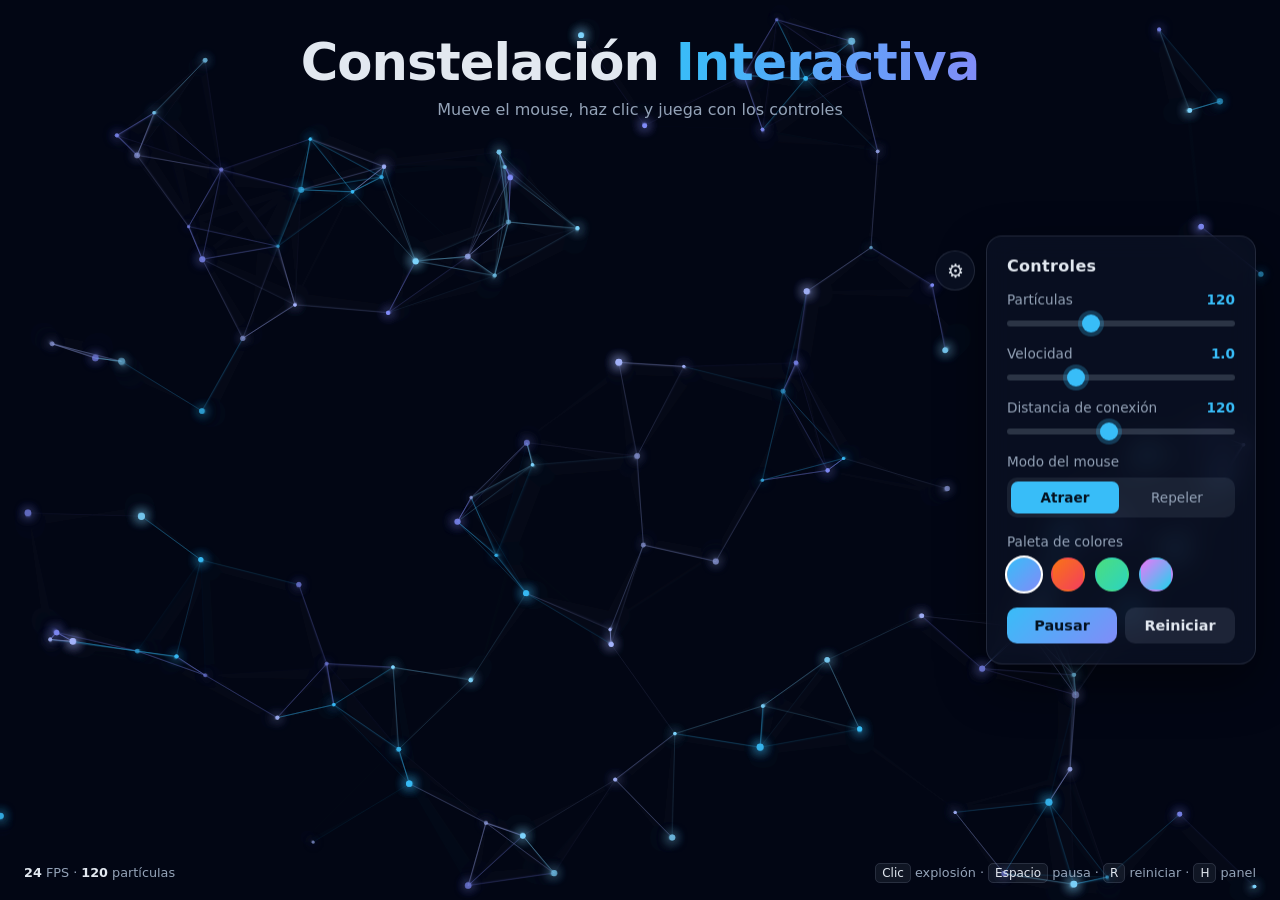
==== index.html @ 78a9a890 "Primer commit: página web interactiva" ====
<!DOCTYPE html>
<html lang="es">
<head>
  <meta charset="UTF-8">
  <meta name="viewport" content="width=device-width, initial-scale=1.0">
  <meta name="description" content="Página web interactiva: una constelación de partículas que reacciona al mouse.">
  <title>Constelación Interactiva</title>
  <link rel="stylesheet" href="css/estilos.css">
</head>
<body>

  <!-- Lienzo donde se dibujan las partículas -->
  <canvas id="lienzo"></canvas>

  <!-- Título -->
  <header class="titulo">
    <h1>Constelación <span>Interactiva</span></h1>
    <p>Mueve el mouse, haz clic y juega con los controles</p>
  </header>

  <!-- Panel de controles -->
  <aside class="panel" id="panel">
    <button class="panel-toggle" id="panelToggle" aria-label="Mostrar u ocultar controles" title="Mostrar/ocultar (H)">⚙</button>

    <div class="panel-contenido">
      <h2>Controles</h2>

      <label class="control">
        <span>Partículas <output id="valorCantidad">120</output></span>
        <input type="range" id="cantidad" min="20" max="300" value="120">
      </label>

      <label class="control">
        <span>Velocidad <output id="valorVelocidad">1.0</output></span>
        <input type="range" id="velocidad" min="0.2" max="3" step="0.1" value="1">
      </label>

      <label class="control">
        <span>Distancia de conexión <output id="valorDistancia">120</output></span>
        <input type="range" id="distancia" min="40" max="220" value="120">
      </label>

      <div class="grupo">
        <span class="grupo-titulo">Modo del mouse</span>
        <div class="botones-modo">
          <button class="boton-modo activo" data-modo="atraer">Atraer</button>
          <button class="boton-modo" data-modo="repeler">Repeler</button>
        </div>
      </div>

      <div class="grupo">
        <span class="grupo-titulo">Paleta de colores</span>
        <div class="paletas">
          <button class="paleta activo" data-paleta="oceano" title="Océano" style="--c1:#38bdf8; --c2:#818cf8;"></button>
          <button class="paleta" data-paleta="atardecer" title="Atardecer" style="--c1:#f97316; --c2:#f43f5e;"></button>
          <button class="paleta" data-paleta="bosque" title="Bosque" style="--c1:#4ade80; --c2:#2dd4bf;"></button>
          <button class="paleta" data-paleta="neon" title="Neón" style="--c1:#e879f9; --c2:#22d3ee;"></button>
        </div>
      </div>

      <div class="acciones">
        <button class="boton" id="pausar">Pausar</button>
        <button class="boton secundario" id="reiniciar">Reiniciar</button>
      </div>
    </div>
  </aside>

  <!-- Contador inferior -->
  <div class="contador">
    <span id="fps">60</span> FPS · <span id="total">120</span> partículas
  </div>

  <!-- Atajos de teclado -->
  <div class="ayuda">
    <kbd>Clic</kbd> explosión · <kbd>Espacio</kbd> pausa · <kbd>R</kbd> reiniciar · <kbd>H</kbd> panel
  </div>

  <script src="js/script.js"></script>
</body>
</html>
---- css/estilos.css ----
/* =========================================
   Constelación Interactiva - estilos.css
   ========================================= */

:root {
  --fondo: #060918;
  --texto: #e2e8f0;
  --texto-suave: #94a3b8;
  --acento: #38bdf8;
  --acento-2: #818cf8;
  --vidrio: rgba(15, 23, 42, 0.55);
  --borde: rgba(148, 163, 184, 0.18);
  --radio: 16px;
}

* {
  margin: 0;
  padding: 0;
  box-sizing: border-box;
}

html,
body {
  height: 100%;
  overflow: hidden;
}

body {
  background: var(--fondo);
  color: var(--texto);
  font-family: system-ui, -apple-system, "Segoe UI", Roboto, sans-serif;
  -webkit-font-smoothing: antialiased;
}

/* ---------- Lienzo ---------- */
#lienzo {
  position: fixed;
  inset: 0;
  display: block;
  cursor: crosshair;
}

/* ---------- Título ---------- */
.titulo {
  position: fixed;
  top: 32px;
  left: 50%;
  transform: translateX(-50%);
  text-align: center;
  pointer-events: none; /* deja pasar el mouse al lienzo */
  animation: aparecer 1.2s ease-out both;
  width: max-content;
  max-width: calc(100% - 32px);
}

.titulo h1 {
  font-size: clamp(1.8rem, 5vw, 3.2rem);
  font-weight: 800;
  letter-spacing: -0.02em;
}

.titulo h1 span {
  background: linear-gradient(90deg, var(--acento), var(--acento-2), var(--acento));
  background-size: 200% auto;
  -webkit-background-clip: text;
  background-clip: text;
  color: transparent;
  animation: brillo 4s linear infinite;
}

.titulo p {
  margin-top: 8px;
  color: var(--texto-suave);
  font-size: clamp(0.85rem, 2vw, 1rem);
}

/* ---------- Panel de controles ---------- */
.panel {
  position: fixed;
  top: 50%;
  right: 24px;
  transform: translateY(-50%);
  width: 270px;
  background: var(--vidrio);
  backdrop-filter: blur(14px);
  -webkit-backdrop-filter: blur(14px);
  border: 1px solid var(--borde);
  border-radius: var(--radio);
  padding: 20px;
  box-shadow: 0 20px 50px rgba(0, 0, 0, 0.45);
  transition: transform 0.45s cubic-bezier(0.22, 1, 0.36, 1), opacity 0.3s;
  animation: entrarPanel 0.9s 0.3s cubic-bezier(0.22, 1, 0.36, 1) both;
}

.panel.oculto {
  transform: translate(calc(100% + 24px), -50%);
}

.panel-toggle {
  position: absolute;
  top: 14px;
  left: -52px;
  width: 40px;
  height: 40px;
  border-radius: 50%;
  border: 1px solid var(--borde);
  background: var(--vidrio);
  backdrop-filter: blur(14px);
  -webkit-backdrop-filter: blur(14px);
  color: var(--texto);
  font-size: 1.2rem;
  cursor: pointer;
  transition: transform 0.4s;
}

.panel-toggle:hover {
  transform: rotate(90deg);
}

.panel h2 {
  font-size: 1rem;
  font-weight: 700;
  margin-bottom: 16px;
  letter-spacing: 0.02em;
}

.control {
  display: block;
  margin-bottom: 16px;
  font-size: 0.85rem;
  color: var(--texto-suave);
}

.control span {
  display: flex;
  justify-content: space-between;
  margin-bottom: 6px;
}

.control output {
  color: var(--acento);
  font-weight: 700;
  font-variant-numeric: tabular-nums;
}

/* Sliders personalizados */
input[type="range"] {
  -webkit-appearance: none;
  appearance: none;
  width: 100%;
  height: 6px;
  border-radius: 99px;
  background: rgba(148, 163, 184, 0.25);
  outline: none;
  cursor: pointer;
}

input[type="range"]::-webkit-slider-thumb {
  -webkit-appearance: none;
  width: 18px;
  height: 18px;
  border-radius: 50%;
  background: var(--acento);
  box-shadow: 0 0 0 4px rgba(56, 189, 248, 0.25);
  transition: transform 0.15s;
}

input[type="range"]::-webkit-slider-thumb:hover {
  transform: scale(1.2);
}

input[type="range"]::-moz-range-thumb {
  width: 18px;
  height: 18px;
  border: none;
  border-radius: 50%;
  background: var(--acento);
  box-shadow: 0 0 0 4px rgba(56, 189, 248, 0.25);
}

.grupo {
  margin-bottom: 16px;
}

.grupo-titulo {
  display: block;
  font-size: 0.85rem;
  color: var(--texto-suave);
  margin-bottom: 8px;
}

/* Botones de modo (atraer / repeler) */
.botones-modo {
  display: grid;
  grid-template-columns: 1fr 1fr;
  gap: 4px;
  padding: 4px;
  background: rgba(148, 163, 184, 0.12);
  border-radius: 10px;
}

.boton-modo {
  padding: 8px;
  border: none;
  border-radius: 7px;
  background: transparent;
  color: var(--texto-suave);
  font: inherit;
  font-size: 0.85rem;
  cursor: pointer;
  transition: background 0.25s, color 0.25s;
}

.boton-modo.activo {
  background: var(--acento);
  color: #04111f;
  font-weight: 700;
}

/* Paletas */
.paletas {
  display: flex;
  gap: 10px;
}

.paleta {
  width: 34px;
  height: 34px;
  border-radius: 50%;
  border: 2px solid transparent;
  background: linear-gradient(135deg, var(--c1), var(--c2));
  cursor: pointer;
  transition: transform 0.2s, border-color 0.2s;
}

.paleta:hover {
  transform: scale(1.12);
}

.paleta.activo {
  border-color: #fff;
  transform: scale(1.12);
}

/* Botones de acción */
.acciones {
  display: grid;
  grid-template-columns: 1fr 1fr;
  gap: 8px;
  margin-top: 4px;
}

.boton {
  padding: 10px;
  border: none;
  border-radius: 10px;
  background: linear-gradient(135deg, var(--acento), var(--acento-2));
  color: #04111f;
  font: inherit;
  font-size: 0.9rem;
  font-weight: 700;
  cursor: pointer;
  transition: transform 0.15s, filter 0.2s;
}

.boton:hover {
  filter: brightness(1.1);
}

.boton:active {
  transform: scale(0.96);
}

.boton.secundario {
  background: rgba(148, 163, 184, 0.15);
  color: var(--texto);
}

/* ---------- Contador y ayuda ---------- */
.contador,
.ayuda {
  position: fixed;
  bottom: 20px;
  font-size: 0.8rem;
  color: var(--texto-suave);
  pointer-events: none;
}

.contador {
  left: 24px;
  font-variant-numeric: tabular-nums;
}

.contador span {
  color: var(--texto);
  font-weight: 700;
}

.ayuda {
  right: 24px;
}

kbd {
  padding: 2px 6px;
  border: 1px solid var(--borde);
  border-radius: 5px;
  background: rgba(148, 163, 184, 0.1);
  font-family: inherit;
  font-size: 0.75rem;
  color: var(--texto);
}

/* ---------- Animaciones ---------- */
@keyframes aparecer {
  from {
    opacity: 0;
    transform: translate(-50%, -20px);
  }
  to {
    opacity: 1;
    transform: translate(-50%, 0);
  }
}

@keyframes entrarPanel {
  from {
    opacity: 0;
    transform: translate(40px, -50%);
  }
  to {
    opacity: 1;
    transform: translate(0, -50%);
  }
}

@keyframes brillo {
  to {
    background-position: 200% center;
  }
}

/* ---------- Responsive (celular) ---------- */
@media (max-width: 700px) {
  .panel {
    top: auto;
    bottom: 56px;
    right: 16px;
    left: 16px;
    width: auto;
    transform: none;
    animation: none;
  }

  .panel.oculto {
    transform: translateY(calc(100% + 70px));
  }

  .panel-toggle {
    top: -52px;
    left: auto;
    right: 0;
  }

  .ayuda {
    display: none;
  }

  .contador {
    left: 16px;
  }
}
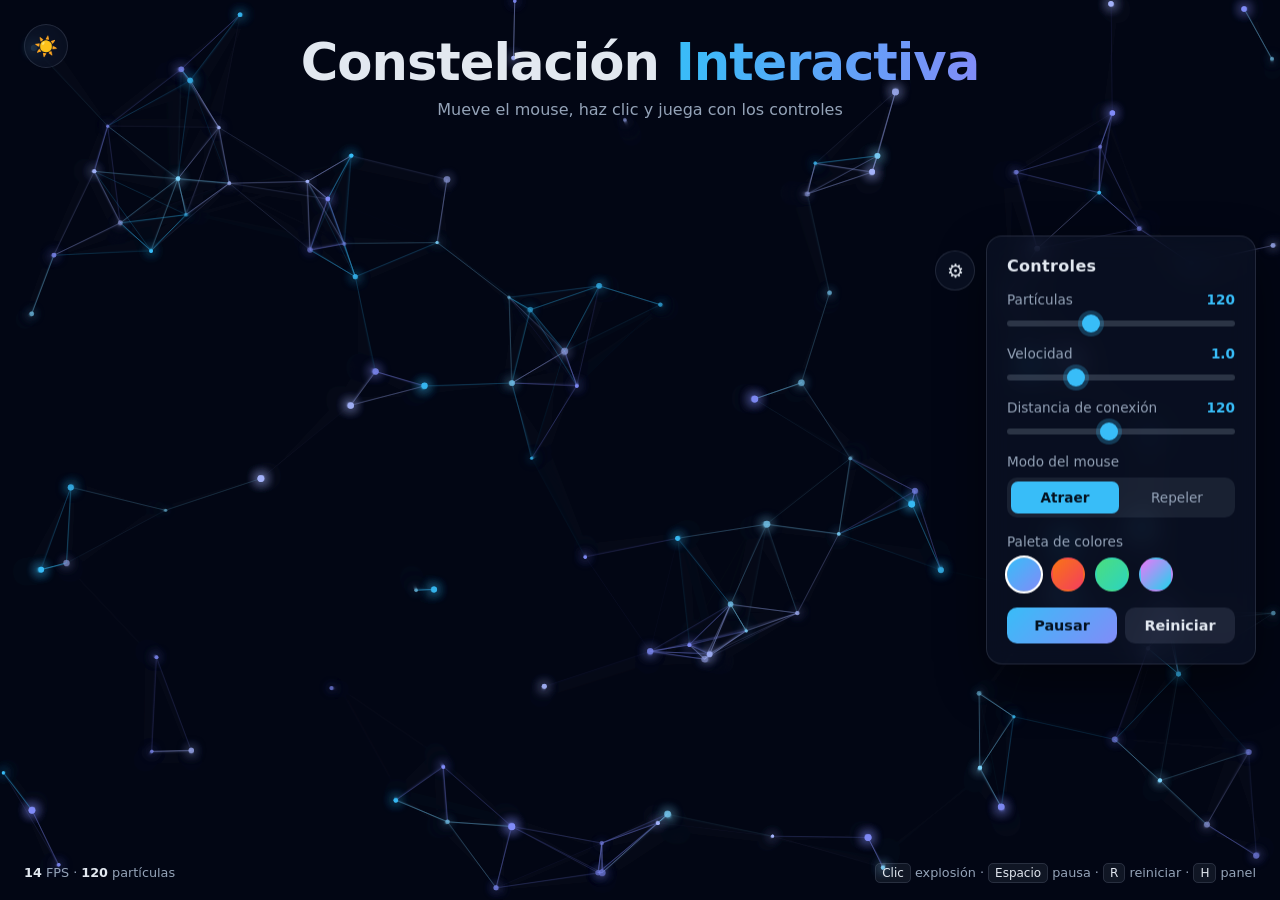
==== commit c2fb6d05: "Agrega modo claro y oscuro" ====
--- a/index.html
+++ b/index.html
@@ -9,6 +9,8 @@
 </head>
 <body>
 
+    <!-- Botón de modo claro / oscuro -->
+  <button class="tema-toggle" id="temaToggle" title="Cambiar tema (T)">☀️</button>
   <!-- Lienzo donde se dibujan las partículas -->
   <canvas id="lienzo"></canvas>
 
--- a/css/estilos.css
+++ b/css/estilos.css
@@ -369,3 +369,45 @@
     left: 16px;
   }
 }
+
+/* ---------- Modo claro ---------- */
+body {
+  transition: background 0.4s, color 0.4s;
+}
+
+body.claro {
+  --fondo: #f1f5f9;
+  --texto: #0f172a;
+  --texto-suave: #475569;
+  --vidrio: rgba(255, 255, 255, 0.7);
+  --borde: rgba(15, 23, 42, 0.12);
+}
+
+body.claro .panel {
+  box-shadow: 0 20px 50px rgba(15, 23, 42, 0.15);
+}
+
+body.claro .paleta.activo {
+  border-color: #0f172a;
+}
+
+.tema-toggle {
+  position: fixed;
+  top: 24px;
+  left: 24px;
+  z-index: 10;
+  width: 44px;
+  height: 44px;
+  border-radius: 50%;
+  border: 1px solid var(--borde);
+  background: var(--vidrio);
+  backdrop-filter: blur(14px);
+  -webkit-backdrop-filter: blur(14px);
+  font-size: 1.2rem;
+  cursor: pointer;
+  transition: transform 0.3s;
+}
+
+.tema-toggle:hover {
+  transform: rotate(20deg) scale(1.1);
+}
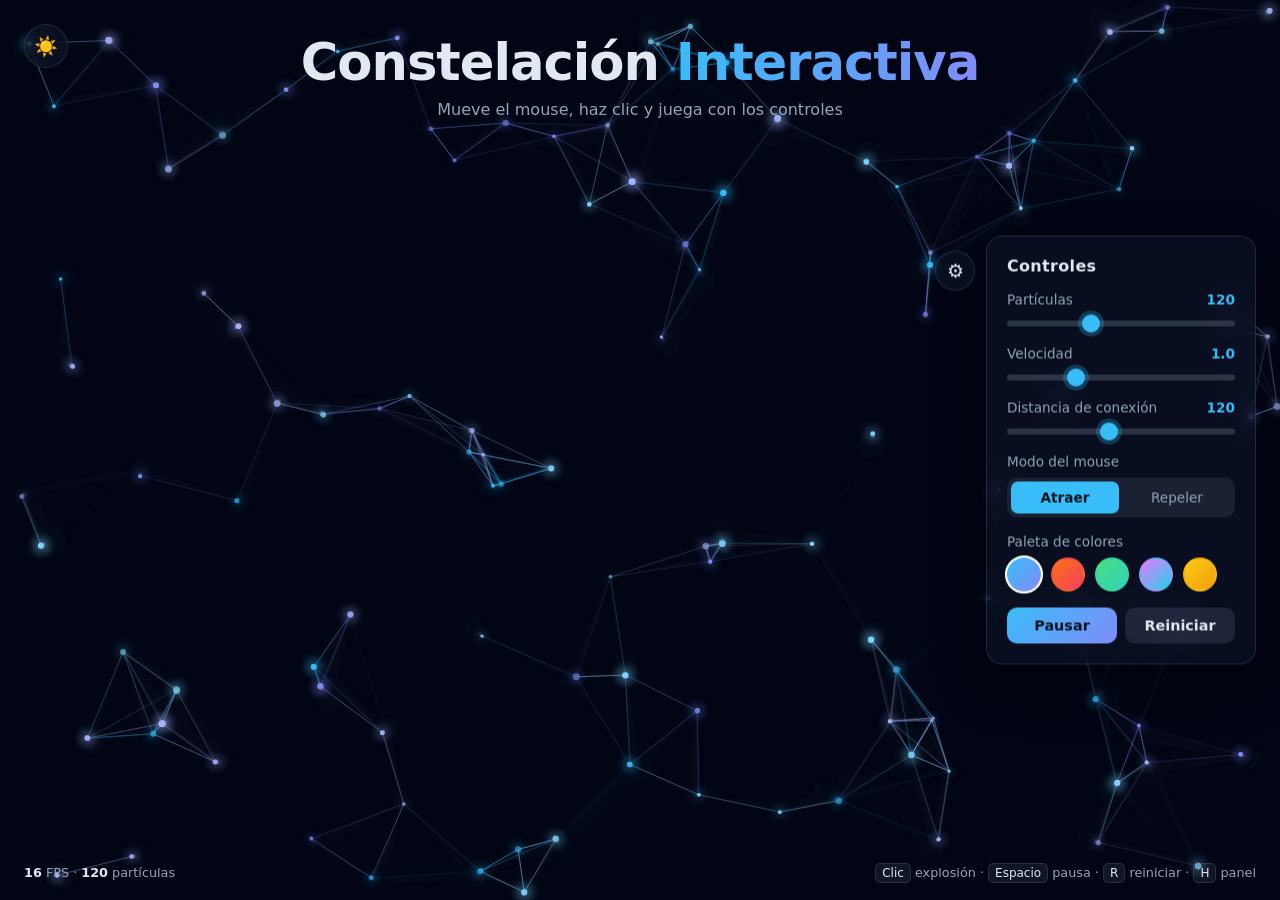
==== commit 37ae1b53: "agregar paleta de coloresdorado" ====
--- a/index.html
+++ b/index.html
@@ -57,6 +57,7 @@
           <button class="paleta" data-paleta="atardecer" title="Atardecer" style="--c1:#f97316; --c2:#f43f5e;"></button>
           <button class="paleta" data-paleta="bosque" title="Bosque" style="--c1:#4ade80; --c2:#2dd4bf;"></button>
           <button class="paleta" data-paleta="neon" title="Neón" style="--c1:#e879f9; --c2:#22d3ee;"></button>
+          <button class="paleta" data-paleta="dorado" title="Dorado" style="--c1:#facc15; --c2:#f59e0b;"></button>
         </div>
       </div>
 
